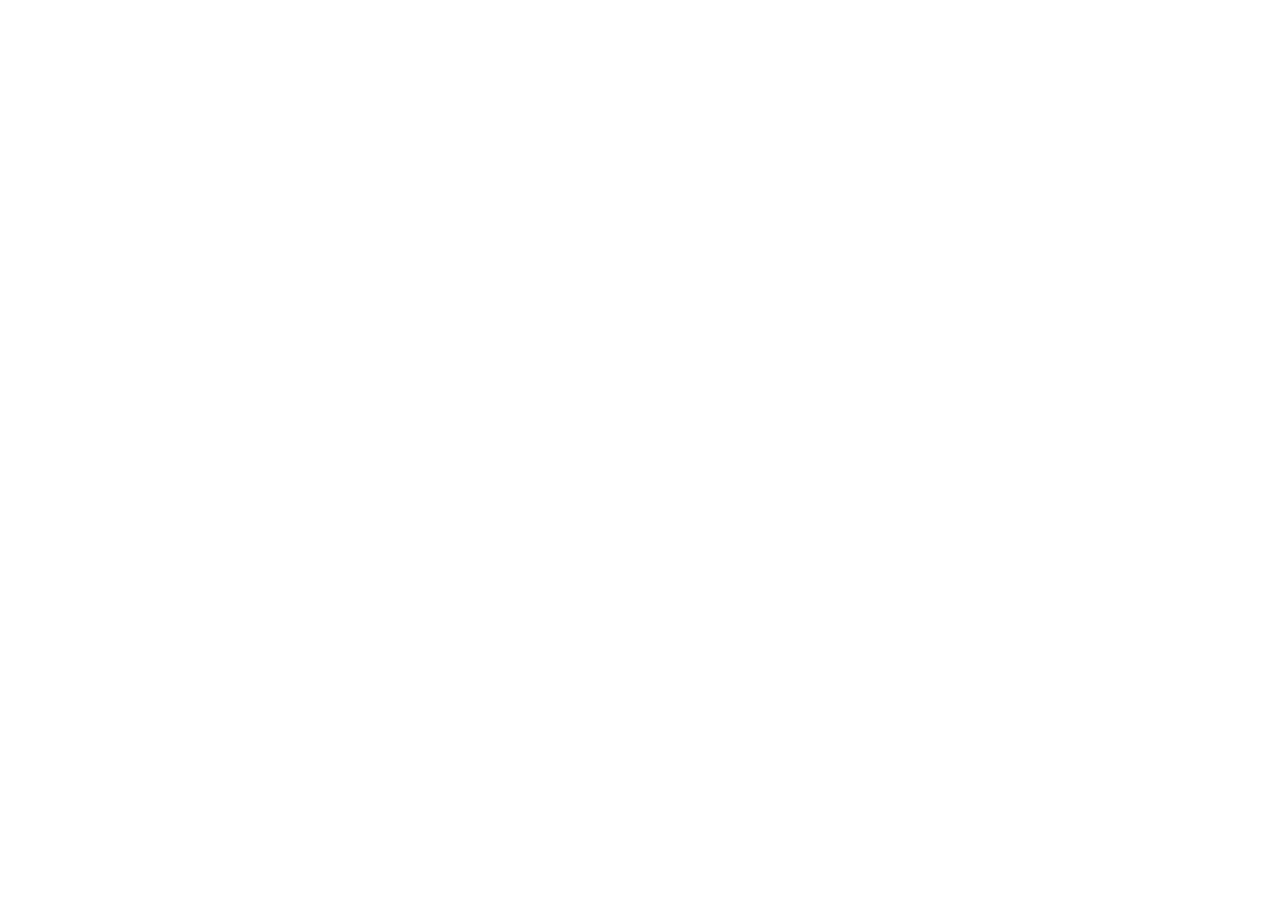
==== index.html @ 166f7cb6 "Stillpoint permalink redirect" ====
<!doctype html>
<html lang="en">
  <head>
    <meta charset="UTF-8" />
    <meta name="viewport" content="width=device-width, initial-scale=1.0, viewport-fit=cover" />
    <title>Stillpoint</title>
    <link rel="apple-touch-icon" href="apple-touch-icon.png" />
    <link rel="icon" type="image/png" href="favicon.png" />
    <meta name="apple-mobile-web-app-capable" content="yes" />
    <meta name="apple-mobile-web-app-title" content="Stillpoint" />
    <meta name="theme-color" content="#7ab8ac" />
    <style>
      html, body { height: 100%; margin: 0; }
      body {
        display: grid; place-items: center;
        font-family: -apple-system, system-ui, sans-serif;
        color: #2c4a45;
        background:
          radial-gradient(at 20% 15%, #b9e0d6 0, transparent 55%),
          radial-gradient(at 82% 80%, #e6e2f3 0, transparent 55%),
          #eef5f2;
      }
      .wrap { text-align: center; animation: fade .6s ease both; }
      .leaf { font-size: 44px; animation: breathe 6s ease-in-out infinite; }
      h1 { font-weight: 500; font-size: 22px; margin: 14px 0 6px; }
      p { color: #5f7d77; font-size: 14px; margin: 0; }
      a { color: #3f8e83; }
      @keyframes breathe { 0%,100%{transform:scale(1);opacity:.7} 50%{transform:scale(1.08);opacity:1} }
      @keyframes fade { from{opacity:0;transform:translateY(8px)} to{opacity:1;transform:none} }
    </style>
  </head>
  <body>
    <div class="wrap">
      <div class="leaf">🌿</div>
      <h1>Opening Stillpoint…</h1>
      <p id="status">Connecting to your practice.</p>
    </div>
    <script>
      (async () => {
        try {
          const r = await fetch('url.json?t=' + Date.now(), { cache: 'no-store' });
          const { url } = await r.json();
          if (url) { location.replace(url); return; }
          throw new Error('no url');
        } catch (e) {
          document.getElementById('status').innerHTML =
            "Your laptop isn't reachable right now.<br>Make sure Stillpoint is running, then refresh.";
        }
      })();
    </script>
  </body>
</html>
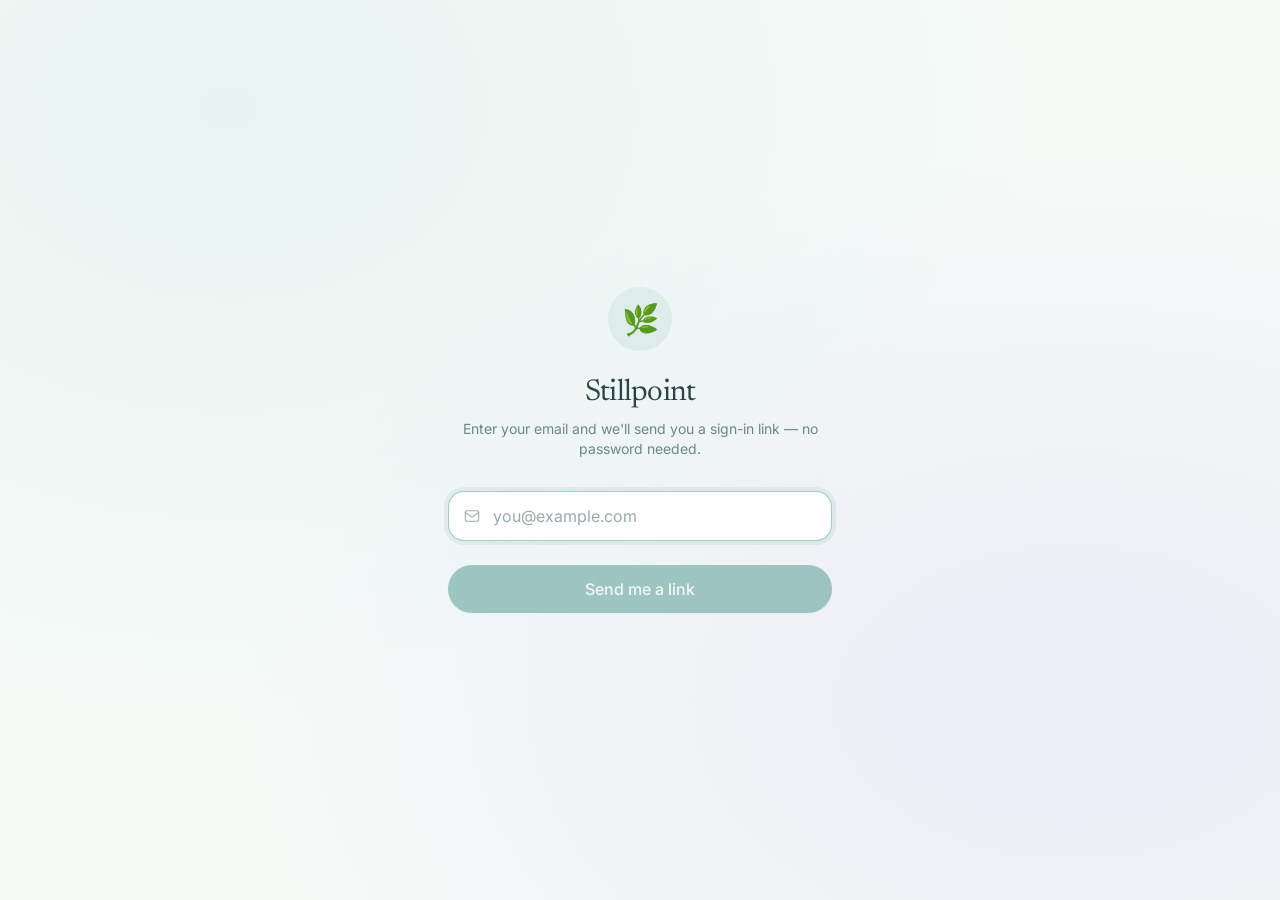
==== commit cf76328d: "Deploy Supabase-backed multi-user app" ====
--- a/index.html
+++ b/index.html
@@ -4,49 +4,25 @@
     <meta charset="UTF-8" />
     <meta name="viewport" content="width=device-width, initial-scale=1.0, viewport-fit=cover" />
     <title>Stillpoint</title>
-    <link rel="apple-touch-icon" href="apple-touch-icon.png" />
-    <link rel="icon" type="image/png" href="favicon.png" />
+    <meta name="description" content="A daily gratitude practice." />
+
+    <link rel="icon" type="image/png" href="./favicon.png" />
+    <link rel="apple-touch-icon" href="./apple-touch-icon.png" />
+    <link rel="manifest" href="./manifest.webmanifest" />
+
+    <!-- theme color follows light/dark for the browser/status bar -->
+    <meta name="theme-color" content="#eef5f2" media="(prefers-color-scheme: light)" />
+    <meta name="theme-color" content="#0f1a19" media="(prefers-color-scheme: dark)" />
+
+    <!-- iOS add-to-home-screen -->
     <meta name="apple-mobile-web-app-capable" content="yes" />
+    <meta name="mobile-web-app-capable" content="yes" />
+    <meta name="apple-mobile-web-app-status-bar-style" content="black-translucent" />
     <meta name="apple-mobile-web-app-title" content="Stillpoint" />
-    <meta name="theme-color" content="#7ab8ac" />
-    <style>
-      html, body { height: 100%; margin: 0; }
-      body {
-        display: grid; place-items: center;
-        font-family: -apple-system, system-ui, sans-serif;
-        color: #2c4a45;
-        background:
-          radial-gradient(at 20% 15%, #b9e0d6 0, transparent 55%),
-          radial-gradient(at 82% 80%, #e6e2f3 0, transparent 55%),
-          #eef5f2;
-      }
-      .wrap { text-align: center; animation: fade .6s ease both; }
-      .leaf { font-size: 44px; animation: breathe 6s ease-in-out infinite; }
-      h1 { font-weight: 500; font-size: 22px; margin: 14px 0 6px; }
-      p { color: #5f7d77; font-size: 14px; margin: 0; }
-      a { color: #3f8e83; }
-      @keyframes breathe { 0%,100%{transform:scale(1);opacity:.7} 50%{transform:scale(1.08);opacity:1} }
-      @keyframes fade { from{opacity:0;transform:translateY(8px)} to{opacity:1;transform:none} }
-    </style>
+    <script type="module" crossorigin src="./assets/index-B5N0Szd_.js"></script>
+    <link rel="stylesheet" crossorigin href="./assets/index-gNmFZ1Pf.css">
   </head>
   <body>
-    <div class="wrap">
-      <div class="leaf">🌿</div>
-      <h1>Opening Stillpoint…</h1>
-      <p id="status">Connecting to your practice.</p>
-    </div>
-    <script>
-      (async () => {
-        try {
-          const r = await fetch('url.json?t=' + Date.now(), { cache: 'no-store' });
-          const { url } = await r.json();
-          if (url) { location.replace(url); return; }
-          throw new Error('no url');
-        } catch (e) {
-          document.getElementById('status').innerHTML =
-            "Your laptop isn't reachable right now.<br>Make sure Stillpoint is running, then refresh.";
-        }
-      })();
-    </script>
+    <div id="root"></div>
   </body>
 </html>
--- a/assets/index-gNmFZ1Pf.css
+++ b/assets/index-gNmFZ1Pf.css
@@ -0,0 +1 @@
+@import "https://fonts.googleapis.com/css2?family=Inter:wght@400;500;600&family=Newsreader:ital,opsz,wght@0,6..72,400;0,6..72,500;1,6..72,400&display=swap";*,:before,:after,::backdrop{--tw-border-spacing-x:0;--tw-border-spacing-y:0;--tw-translate-x:0;--tw-translate-y:0;--tw-rotate:0;--tw-skew-x:0;--tw-skew-y:0;--tw-scale-x:1;--tw-scale-y:1;--tw-pan-x: ;--tw-pan-y: ;--tw-pinch-zoom: ;--tw-scroll-snap-strictness:proximity;--tw-gradient-from-position: ;--tw-gradient-via-position: ;--tw-gradient-to-position: ;--tw-ordinal: ;--tw-slashed-zero: ;--tw-numeric-figure: ;--tw-numeric-spacing: ;--tw-numeric-fraction: ;--tw-ring-inset: ;--tw-ring-offset-width:0px;--tw-ring-offset-color:#fff;--tw-ring-color:#3b82f680;--tw-ring-offset-shadow:0 0 #0000;--tw-ring-shadow:0 0 #0000;--tw-shadow:0 0 #0000;--tw-shadow-colored:0 0 #0000;--tw-blur: ;--tw-brightness: ;--tw-contrast: ;--tw-grayscale: ;--tw-hue-rotate: ;--tw-invert: ;--tw-saturate: ;--tw-sepia: ;--tw-drop-shadow: ;--tw-backdrop-blur: ;--tw-backdrop-brightness: ;--tw-backdrop-contrast: ;--tw-backdrop-grayscale: ;--tw-backdrop-hue-rotate: ;--tw-backdrop-invert: ;--tw-backdrop-opacity: ;--tw-backdrop-saturate: ;--tw-backdrop-sepia: ;--tw-contain-size: ;--tw-contain-layout: ;--tw-contain-paint: ;--tw-contain-style: }*,:before,:after{box-sizing:border-box;border:0 solid #e5e7eb}:before,:after{--tw-content:""}html,:host{-webkit-text-size-adjust:100%;tab-size:4;font-feature-settings:normal;font-variation-settings:normal;-webkit-tap-highlight-color:transparent;font-family:Inter,system-ui,sans-serif;line-height:1.5}body{line-height:inherit;margin:0}hr{height:0;color:inherit;border-top-width:1px}abbr:where([title]){-webkit-text-decoration:underline dotted;text-decoration:underline dotted}h1,h2,h3,h4,h5,h6{font-size:inherit;font-weight:inherit}a{color:inherit;-webkit-text-decoration:inherit;text-decoration:inherit}b,strong{font-weight:bolder}code,kbd,samp,pre{font-feature-settings:normal;font-variation-settings:normal;font-family:ui-monospace,SFMono-Regular,Menlo,Monaco,Consolas,Liberation Mono,Courier New,monospace;font-size:1em}small{font-size:80%}sub,sup{vertical-align:baseline;font-size:75%;line-height:0;position:relative}sub{bottom:-.25em}sup{top:-.5em}table{text-indent:0;border-color:inherit;border-collapse:collapse}button,input,optgroup,select,textarea{font-feature-settings:inherit;font-variation-settings:inherit;font-family:inherit;font-size:100%;font-weight:inherit;line-height:inherit;letter-spacing:inherit;color:inherit;margin:0;padding:0}button,select{text-transform:none}button,input:where([type=button]),input:where([type=reset]),input:where([type=submit]){-webkit-appearance:button;background-color:#0000;background-image:none}:-moz-focusring{outline:auto}:-moz-ui-invalid{box-shadow:none}progress{vertical-align:baseline}::-webkit-inner-spin-button{height:auto}::-webkit-outer-spin-button{height:auto}[type=search]{-webkit-appearance:textfield;outline-offset:-2px}::-webkit-search-decoration{-webkit-appearance:none}::-webkit-file-upload-button{-webkit-appearance:button;font:inherit}summary{display:list-item}blockquote,dl,dd,h1,h2,h3,h4,h5,h6,hr,figure,p,pre{margin:0}fieldset{margin:0;padding:0}legend{padding:0}ol,ul,menu{margin:0;padding:0;list-style:none}dialog{padding:0}textarea{resize:vertical}input::-moz-placeholder{opacity:1;color:#9ca3af}textarea::-moz-placeholder{opacity:1;color:#9ca3af}input::placeholder,textarea::placeholder{opacity:1;color:#9ca3af}button,[role=button]{cursor:pointer}:disabled{cursor:default}img,svg,video,canvas,audio,iframe,embed,object{vertical-align:middle;display:block}img,video{max-width:100%;height:auto}[hidden]:where(:not([hidden=until-found])){display:none}:root{--background:150 30% 97%;--foreground:185 25% 22%;--card:0 0% 100%;--card-foreground:185 25% 22%;--primary:172 33% 44%;--primary-foreground:150 40% 98%;--secondary:150 22% 92%;--secondary-foreground:185 25% 28%;--muted:150 20% 93%;--muted-foreground:185 12% 48%;--accent:252 40% 93%;--accent-foreground:252 30% 38%;--border:155 18% 88%;--input:155 18% 86%;--ring:172 33% 55%;--radius:1rem}@media (prefers-color-scheme:dark){:root{--background:196 24% 9%;--foreground:150 14% 87%;--card:196 20% 13%;--card-foreground:150 14% 87%;--primary:172 36% 50%;--primary-foreground:196 30% 7%;--secondary:196 15% 19%;--secondary-foreground:150 14% 84%;--muted:196 14% 17%;--muted-foreground:185 10% 62%;--accent:252 22% 27%;--accent-foreground:252 45% 86%;--border:196 14% 22%;--input:196 14% 24%;--ring:172 36% 55%}}*{border-color:hsl(var(--border))}body{background-color:hsl(var(--background));color:hsl(var(--foreground));-webkit-font-smoothing:antialiased;-moz-osx-font-smoothing:grayscale;background-image:radial-gradient(at 18% 12%,#dbf0ed8c 0,#0000 55%),radial-gradient(at 84% 78%,#e5e1f48c 0,#0000 55%);background-attachment:fixed;font-family:Inter,system-ui,sans-serif}@media (prefers-color-scheme:dark){body{background-image:radial-gradient(at 18% 12%,#1c544d59 0,#0000 55%),radial-gradient(at 84% 78%,#3c2d764d 0,#0000 55%)}}h1,h2,h3{letter-spacing:-.025em;font-family:Newsreader,Georgia,serif}.fixed{position:fixed}.absolute{position:absolute}.relative{position:relative}.sticky{position:sticky}.inset-0{inset:0}.inset-x-0{left:0;right:0}.-bottom-0\.5{bottom:-.125rem}.-bottom-1{bottom:-.25rem}.-right-0\.5{right:-.125rem}.-right-1{right:-.25rem}.bottom-0{bottom:0}.left-4{left:1rem}.top-0{top:0}.top-1\/2{top:50%}.z-20{z-index:20}.z-50{z-index:50}.mx-auto{margin-left:auto;margin-right:auto}.mb-10{margin-bottom:2.5rem}.mb-3{margin-bottom:.75rem}.mb-4{margin-bottom:1rem}.mb-5{margin-bottom:1.25rem}.mb-6{margin-bottom:1.5rem}.mb-8{margin-bottom:2rem}.mt-0\.5{margin-top:.125rem}.mt-1{margin-top:.25rem}.mt-1\.5{margin-top:.375rem}.mt-2{margin-top:.5rem}.mt-3{margin-top:.75rem}.mt-4{margin-top:1rem}.mt-5{margin-top:1.25rem}.mt-6{margin-top:1.5rem}.mt-7{margin-top:1.75rem}.mt-8{margin-top:2rem}.mt-auto{margin-top:auto}.flex{display:flex}.inline-flex{display:inline-flex}.grid{display:grid}.hidden{display:none}.h-10{height:2.5rem}.h-11{height:2.75rem}.h-12{height:3rem}.h-16{height:4rem}.h-2\.5{height:.625rem}.h-3\.5{height:.875rem}.h-4{height:1rem}.h-5{height:1.25rem}.h-6{height:1.5rem}.h-7{height:1.75rem}.h-9{height:2.25rem}.h-\[18px\]{height:18px}.h-\[19px\]{height:19px}.h-screen{height:100vh}.min-h-\[88px\]{min-height:88px}.min-h-screen{min-height:100vh}.w-10{width:2.5rem}.w-12{width:3rem}.w-16{width:4rem}.w-2\.5{width:.625rem}.w-3\.5{width:.875rem}.w-4{width:1rem}.w-5{width:1.25rem}.w-6{width:1.5rem}.w-7{width:1.75rem}.w-72{width:18rem}.w-9{width:2.25rem}.w-\[18px\]{width:18px}.w-\[19px\]{width:19px}.w-full{width:100%}.max-w-2xl{max-width:42rem}.max-w-md{max-width:28rem}.max-w-sm{max-width:24rem}.max-w-xl{max-width:36rem}.flex-1{flex:1}.shrink-0{flex-shrink:0}.-translate-y-1\/2{--tw-translate-y:-50%;transform:translate(var(--tw-translate-x), var(--tw-translate-y)) rotate(var(--tw-rotate)) skewX(var(--tw-skew-x)) skewY(var(--tw-skew-y)) scaleX(var(--tw-scale-x)) scaleY(var(--tw-scale-y))}@keyframes breathe{0%,to{opacity:.6;transform:scale(1)}50%{opacity:1;transform:scale(1.06)}}.animate-breathe{animation:6s ease-in-out infinite breathe}@keyframes fade-up{0%{opacity:0;transform:translateY(8px)}to{opacity:1;transform:translateY(0)}}.animate-fade-up{animation:.5s ease-out both fade-up}@keyframes spin{to{transform:rotate(360deg)}}.animate-spin{animation:1s linear infinite spin}.cursor-pointer{cursor:pointer}.resize-none{resize:none}.flex-col{flex-direction:column}.flex-wrap{flex-wrap:wrap}.place-items-center{place-items:center}.items-start{align-items:flex-start}.items-center{align-items:center}.items-stretch{align-items:stretch}.justify-end{justify-content:flex-end}.justify-center{justify-content:center}.justify-between{justify-content:space-between}.justify-around{justify-content:space-around}.gap-0\.5{gap:.125rem}.gap-1\.5{gap:.375rem}.gap-2{gap:.5rem}.gap-2\.5{gap:.625rem}.gap-3{gap:.75rem}.gap-4{gap:1rem}.gap-5{gap:1.25rem}.gap-6{gap:1.5rem}.gap-x-8{-moz-column-gap:2rem;column-gap:2rem}.gap-y-2{row-gap:.5rem}.space-y-1\.5>:not([hidden])~:not([hidden]){--tw-space-y-reverse:0;margin-top:calc(.375rem * calc(1 - var(--tw-space-y-reverse)));margin-bottom:calc(.375rem * var(--tw-space-y-reverse))}.space-y-2\.5>:not([hidden])~:not([hidden]){--tw-space-y-reverse:0;margin-top:calc(.625rem * calc(1 - var(--tw-space-y-reverse)));margin-bottom:calc(.625rem * var(--tw-space-y-reverse))}.space-y-3>:not([hidden])~:not([hidden]){--tw-space-y-reverse:0;margin-top:calc(.75rem * calc(1 - var(--tw-space-y-reverse)));margin-bottom:calc(.75rem * var(--tw-space-y-reverse))}.space-y-4>:not([hidden])~:not([hidden]){--tw-space-y-reverse:0;margin-top:calc(1rem * calc(1 - var(--tw-space-y-reverse)));margin-bottom:calc(1rem * var(--tw-space-y-reverse))}.space-y-5>:not([hidden])~:not([hidden]){--tw-space-y-reverse:0;margin-top:calc(1.25rem * calc(1 - var(--tw-space-y-reverse)));margin-bottom:calc(1.25rem * var(--tw-space-y-reverse))}.truncate{text-overflow:ellipsis;white-space:nowrap;overflow:hidden}.whitespace-nowrap{white-space:nowrap}.rounded-2xl{border-radius:1rem}.rounded-\[var\(--radius\)\]{border-radius:var(--radius)}.rounded-full{border-radius:9999px}.rounded-xl{border-radius:.75rem}.border{border-width:1px}.border-r{border-right-width:1px}.border-t{border-top-width:1px}.border-accent\/60{border-color:hsl(var(--accent) / .6)}.border-border{border-color:hsl(var(--border))}.border-border\/60{border-color:hsl(var(--border) / .6)}.border-border\/70{border-color:hsl(var(--border) / .7)}.border-input{border-color:hsl(var(--input))}.border-primary{border-color:hsl(var(--primary))}.border-primary\/30{border-color:hsl(var(--primary) / .3)}.border-transparent{border-color:#0000}.bg-accent{background-color:hsl(var(--accent))}.bg-accent\/15{background-color:hsl(var(--accent) / .15)}.bg-accent\/20{background-color:hsl(var(--accent) / .2)}.bg-accent\/40{background-color:hsl(var(--accent) / .4)}.bg-card{background-color:hsl(var(--card))}.bg-card\/40{background-color:hsl(var(--card) / .4)}.bg-card\/50{background-color:hsl(var(--card) / .5)}.bg-card\/60{background-color:hsl(var(--card) / .6)}.bg-card\/80{background-color:hsl(var(--card) / .8)}.bg-card\/85{background-color:hsl(var(--card) / .85)}.bg-foreground\/20{background-color:hsl(var(--foreground) / .2)}.bg-primary{background-color:hsl(var(--primary))}.bg-primary\/10{background-color:hsl(var(--primary) / .1)}.bg-primary\/15{background-color:hsl(var(--primary) / .15)}.bg-primary\/5{background-color:hsl(var(--primary) / .05)}.bg-secondary{background-color:hsl(var(--secondary))}.bg-secondary\/40{background-color:hsl(var(--secondary) / .4)}.bg-secondary\/70{background-color:hsl(var(--secondary) / .7)}.bg-transparent{background-color:#0000}.p-10{padding:2.5rem}.p-4{padding:1rem}.p-5{padding:1.25rem}.p-6{padding:1.5rem}.p-7{padding:1.75rem}.px-1{padding-left:.25rem;padding-right:.25rem}.px-3{padding-left:.75rem;padding-right:.75rem}.px-3\.5{padding-left:.875rem;padding-right:.875rem}.px-4{padding-left:1rem;padding-right:1rem}.px-5{padding-left:1.25rem;padding-right:1.25rem}.px-6{padding-left:1.5rem;padding-right:1.5rem}.px-8{padding-left:2rem;padding-right:2rem}.py-1{padding-top:.25rem;padding-bottom:.25rem}.py-1\.5{padding-top:.375rem;padding-bottom:.375rem}.py-16{padding-top:4rem;padding-bottom:4rem}.py-2{padding-top:.5rem;padding-bottom:.5rem}.py-24{padding-top:6rem;padding-bottom:6rem}.py-3{padding-top:.75rem;padding-bottom:.75rem}.py-8{padding-top:2rem;padding-bottom:2rem}.pb-28{padding-bottom:7rem}.pb-3{padding-bottom:.75rem}.pb-\[env\(safe-area-inset-bottom\)\]{padding-bottom:env(safe-area-inset-bottom)}.pl-11{padding-left:2.75rem}.pr-4{padding-right:1rem}.pt-0\.5{padding-top:.125rem}.pt-10{padding-top:2.5rem}.pt-3{padding-top:.75rem}.pt-6{padding-top:1.5rem}.text-left{text-align:left}.text-center{text-align:center}.font-serif{font-family:Newsreader,Georgia,serif}.text-2xl{font-size:1.5rem;line-height:2rem}.text-3xl{font-size:1.875rem;line-height:2.25rem}.text-\[10px\]{font-size:10px}.text-base{font-size:1rem;line-height:1.5rem}.text-lg{font-size:1.125rem;line-height:1.75rem}.text-sm{font-size:.875rem;line-height:1.25rem}.text-xl{font-size:1.25rem;line-height:1.75rem}.text-xs{font-size:.75rem;line-height:1rem}.font-medium{font-weight:500}.uppercase{text-transform:uppercase}.capitalize{text-transform:capitalize}.italic{font-style:italic}.leading-relaxed{line-height:1.625}.leading-tight{line-height:1.25}.tracking-wide{letter-spacing:.025em}.text-accent-foreground{color:hsl(var(--accent-foreground))}.text-card-foreground{color:hsl(var(--card-foreground))}.text-foreground{color:hsl(var(--foreground))}.text-foreground\/60{color:hsl(var(--foreground) / .6)}.text-foreground\/70{color:hsl(var(--foreground) / .7)}.text-foreground\/80{color:hsl(var(--foreground) / .8)}.text-muted-foreground{color:hsl(var(--muted-foreground))}.text-muted-foreground\/60{color:hsl(var(--muted-foreground) / .6)}.text-muted-foreground\/70{color:hsl(var(--muted-foreground) / .7)}.text-muted-foreground\/80{color:hsl(var(--muted-foreground) / .8)}.text-primary{color:hsl(var(--primary))}.text-primary-foreground{color:hsl(var(--primary-foreground))}.text-primary\/80{color:hsl(var(--primary) / .8)}.text-secondary-foreground{color:hsl(var(--secondary-foreground))}.accent-\[hsl\(var\(--primary\)\)\]{accent-color:hsl(var(--primary))}.opacity-40{opacity:.4}.opacity-45{opacity:.45}.opacity-50{opacity:.5}.shadow-\[0_4px_30px_-12px_hsl\(185_25\%_30\%_\/_0\.15\)\]{--tw-shadow:0 4px 30px -12px #395c6026;--tw-shadow-colored:0 4px 30px -12px var(--tw-shadow-color);box-shadow:var(--tw-ring-offset-shadow,0 0 #0000), var(--tw-ring-shadow,0 0 #0000), var(--tw-shadow)}.shadow-sm{--tw-shadow:0 1px 2px 0 #0000000d;--tw-shadow-colored:0 1px 2px 0 var(--tw-shadow-color);box-shadow:var(--tw-ring-offset-shadow,0 0 #0000), var(--tw-ring-shadow,0 0 #0000), var(--tw-shadow)}.outline{outline-style:solid}.filter{filter:var(--tw-blur) var(--tw-brightness) var(--tw-contrast) var(--tw-grayscale) var(--tw-hue-rotate) var(--tw-invert) var(--tw-saturate) var(--tw-sepia) var(--tw-drop-shadow)}.backdrop-blur-md{--tw-backdrop-blur:blur(12px);-webkit-backdrop-filter:var(--tw-backdrop-blur) var(--tw-backdrop-brightness) var(--tw-backdrop-contrast) var(--tw-backdrop-grayscale) var(--tw-backdrop-hue-rotate) var(--tw-backdrop-invert) var(--tw-backdrop-opacity) var(--tw-backdrop-saturate) var(--tw-backdrop-sepia);backdrop-filter:var(--tw-backdrop-blur) var(--tw-backdrop-brightness) var(--tw-backdrop-contrast) var(--tw-backdrop-grayscale) var(--tw-backdrop-hue-rotate) var(--tw-backdrop-invert) var(--tw-backdrop-opacity) var(--tw-backdrop-saturate) var(--tw-backdrop-sepia)}.backdrop-blur-sm{--tw-backdrop-blur:blur(4px);-webkit-backdrop-filter:var(--tw-backdrop-blur) var(--tw-backdrop-brightness) var(--tw-backdrop-contrast) var(--tw-backdrop-grayscale) var(--tw-backdrop-hue-rotate) var(--tw-backdrop-invert) var(--tw-backdrop-opacity) var(--tw-backdrop-saturate) var(--tw-backdrop-sepia);backdrop-filter:var(--tw-backdrop-blur) var(--tw-backdrop-brightness) var(--tw-backdrop-contrast) var(--tw-backdrop-grayscale) var(--tw-backdrop-hue-rotate) var(--tw-backdrop-invert) var(--tw-backdrop-opacity) var(--tw-backdrop-saturate) var(--tw-backdrop-sepia)}.transition-all{transition-property:all;transition-duration:.15s;transition-timing-function:cubic-bezier(.4,0,.2,1)}.transition-colors{transition-property:color,background-color,border-color,text-decoration-color,fill,stroke;transition-duration:.15s;transition-timing-function:cubic-bezier(.4,0,.2,1)}.transition-shadow{transition-property:box-shadow;transition-duration:.15s;transition-timing-function:cubic-bezier(.4,0,.2,1)}.duration-300{transition-duration:.3s}@keyframes enter{0%{opacity:var(--tw-enter-opacity,1);transform:translate3d(var(--tw-enter-translate-x,0), var(--tw-enter-translate-y,0), 0) scale3d(var(--tw-enter-scale,1), var(--tw-enter-scale,1), var(--tw-enter-scale,1)) rotate(var(--tw-enter-rotate,0))}}@keyframes exit{to{opacity:var(--tw-exit-opacity,1);transform:translate3d(var(--tw-exit-translate-x,0), var(--tw-exit-translate-y,0), 0) scale3d(var(--tw-exit-scale,1), var(--tw-exit-scale,1), var(--tw-exit-scale,1)) rotate(var(--tw-exit-rotate,0))}}.duration-300{animation-duration:.3s}::-webkit-scrollbar{width:10px}::-webkit-scrollbar-thumb{background:#c9d9d2 padding-box content-box;border:3px solid #0000;border-radius:999px}.placeholder\:text-muted-foreground\/70::placeholder{color:hsl(var(--muted-foreground) / .7)}.hover\:-translate-y-0\.5:hover{--tw-translate-y:-.125rem;transform:translate(var(--tw-translate-x), var(--tw-translate-y)) rotate(var(--tw-rotate)) skewX(var(--tw-skew-x)) skewY(var(--tw-skew-y)) scaleX(var(--tw-scale-x)) scaleY(var(--tw-scale-y))}.hover\:bg-primary\/90:hover{background-color:hsl(var(--primary) / .9)}.hover\:bg-secondary\/60:hover{background-color:hsl(var(--secondary) / .6)}.hover\:bg-secondary\/70:hover{background-color:hsl(var(--secondary) / .7)}.hover\:bg-secondary\/80:hover{background-color:hsl(var(--secondary) / .8)}.hover\:text-foreground:hover{color:hsl(var(--foreground))}.hover\:shadow-md:hover{--tw-shadow:0 4px 6px -1px #0000001a, 0 2px 4px -2px #0000001a;--tw-shadow-colored:0 4px 6px -1px var(--tw-shadow-color), 0 2px 4px -2px var(--tw-shadow-color);box-shadow:var(--tw-ring-offset-shadow,0 0 #0000), var(--tw-ring-shadow,0 0 #0000), var(--tw-shadow)}.focus-visible\:border-primary\/50:focus-visible{border-color:hsl(var(--primary) / .5)}.focus-visible\:bg-card:focus-visible{background-color:hsl(var(--card))}.focus-visible\:outline-none:focus-visible{outline-offset:2px;outline:2px solid #0000}.focus-visible\:ring-2:focus-visible{--tw-ring-offset-shadow:var(--tw-ring-inset) 0 0 0 var(--tw-ring-offset-width) var(--tw-ring-offset-color);--tw-ring-shadow:var(--tw-ring-inset) 0 0 0 calc(2px + var(--tw-ring-offset-width)) var(--tw-ring-color);box-shadow:var(--tw-ring-offset-shadow), var(--tw-ring-shadow), var(--tw-shadow,0 0 #0000)}.focus-visible\:ring-4:focus-visible{--tw-ring-offset-shadow:var(--tw-ring-inset) 0 0 0 var(--tw-ring-offset-width) var(--tw-ring-offset-color);--tw-ring-shadow:var(--tw-ring-inset) 0 0 0 calc(4px + var(--tw-ring-offset-width)) var(--tw-ring-color);box-shadow:var(--tw-ring-offset-shadow), var(--tw-ring-shadow), var(--tw-shadow,0 0 #0000)}.focus-visible\:ring-primary\/10:focus-visible{--tw-ring-color:hsl(var(--primary) / .1)}.focus-visible\:ring-ring:focus-visible{--tw-ring-color:hsl(var(--ring))}.focus-visible\:ring-offset-2:focus-visible{--tw-ring-offset-width:2px}.disabled\:pointer-events-none:disabled{pointer-events:none}.disabled\:cursor-not-allowed:disabled{cursor:not-allowed}.disabled\:opacity-50:disabled{opacity:.5}.group:hover .group-hover\:bg-secondary{background-color:hsl(var(--secondary))}@media (width>=768px){.md\:mb-4{margin-bottom:1rem}.md\:mt-3{margin-top:.75rem}.md\:flex{display:flex}.md\:hidden{display:none}.md\:h-16{height:4rem}.md\:h-7{height:1.75rem}.md\:w-16{width:4rem}.md\:w-7{width:1.75rem}.md\:px-16{padding-left:4rem;padding-right:4rem}.md\:py-14{padding-top:3.5rem;padding-bottom:3.5rem}.md\:pb-14{padding-bottom:3.5rem}.md\:text-3xl{font-size:1.875rem;line-height:2.25rem}.md\:text-4xl{font-size:2.25rem;line-height:2.5rem}.md\:text-base{font-size:1rem;line-height:1.5rem}}
